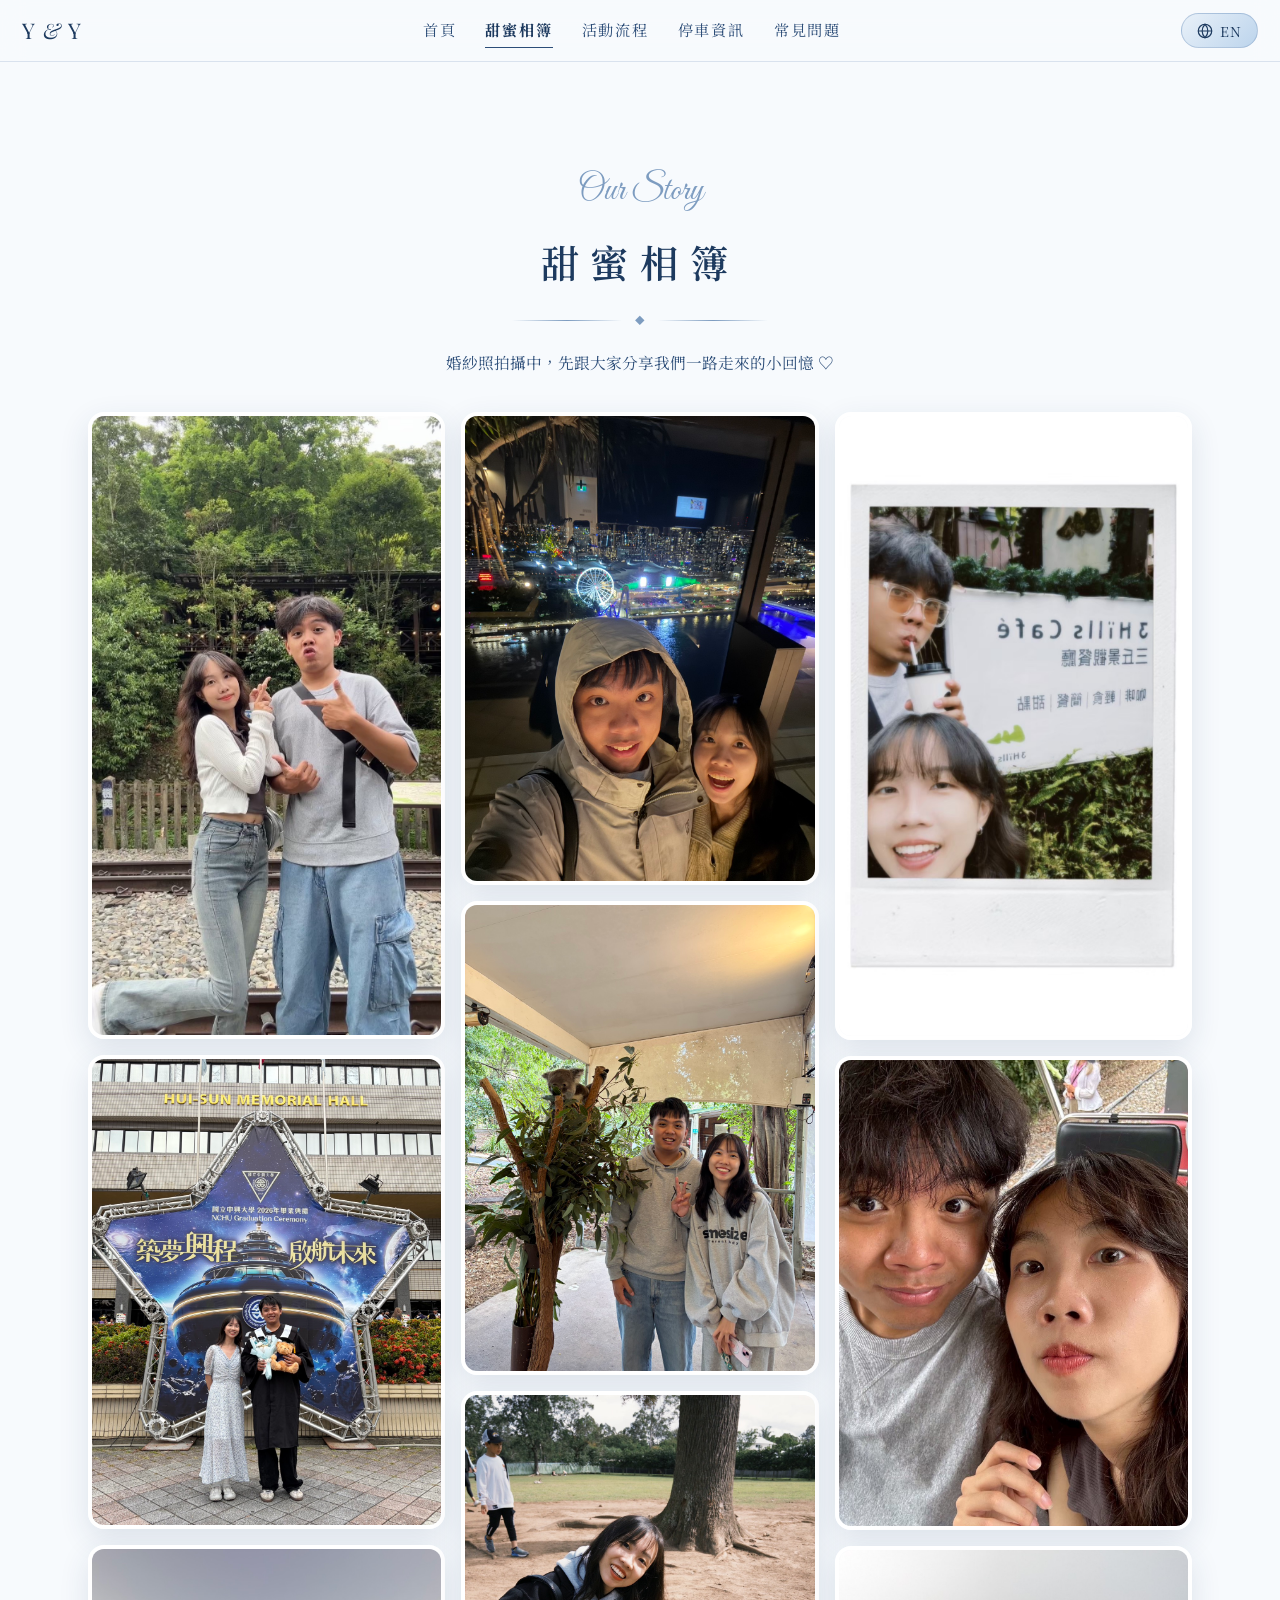
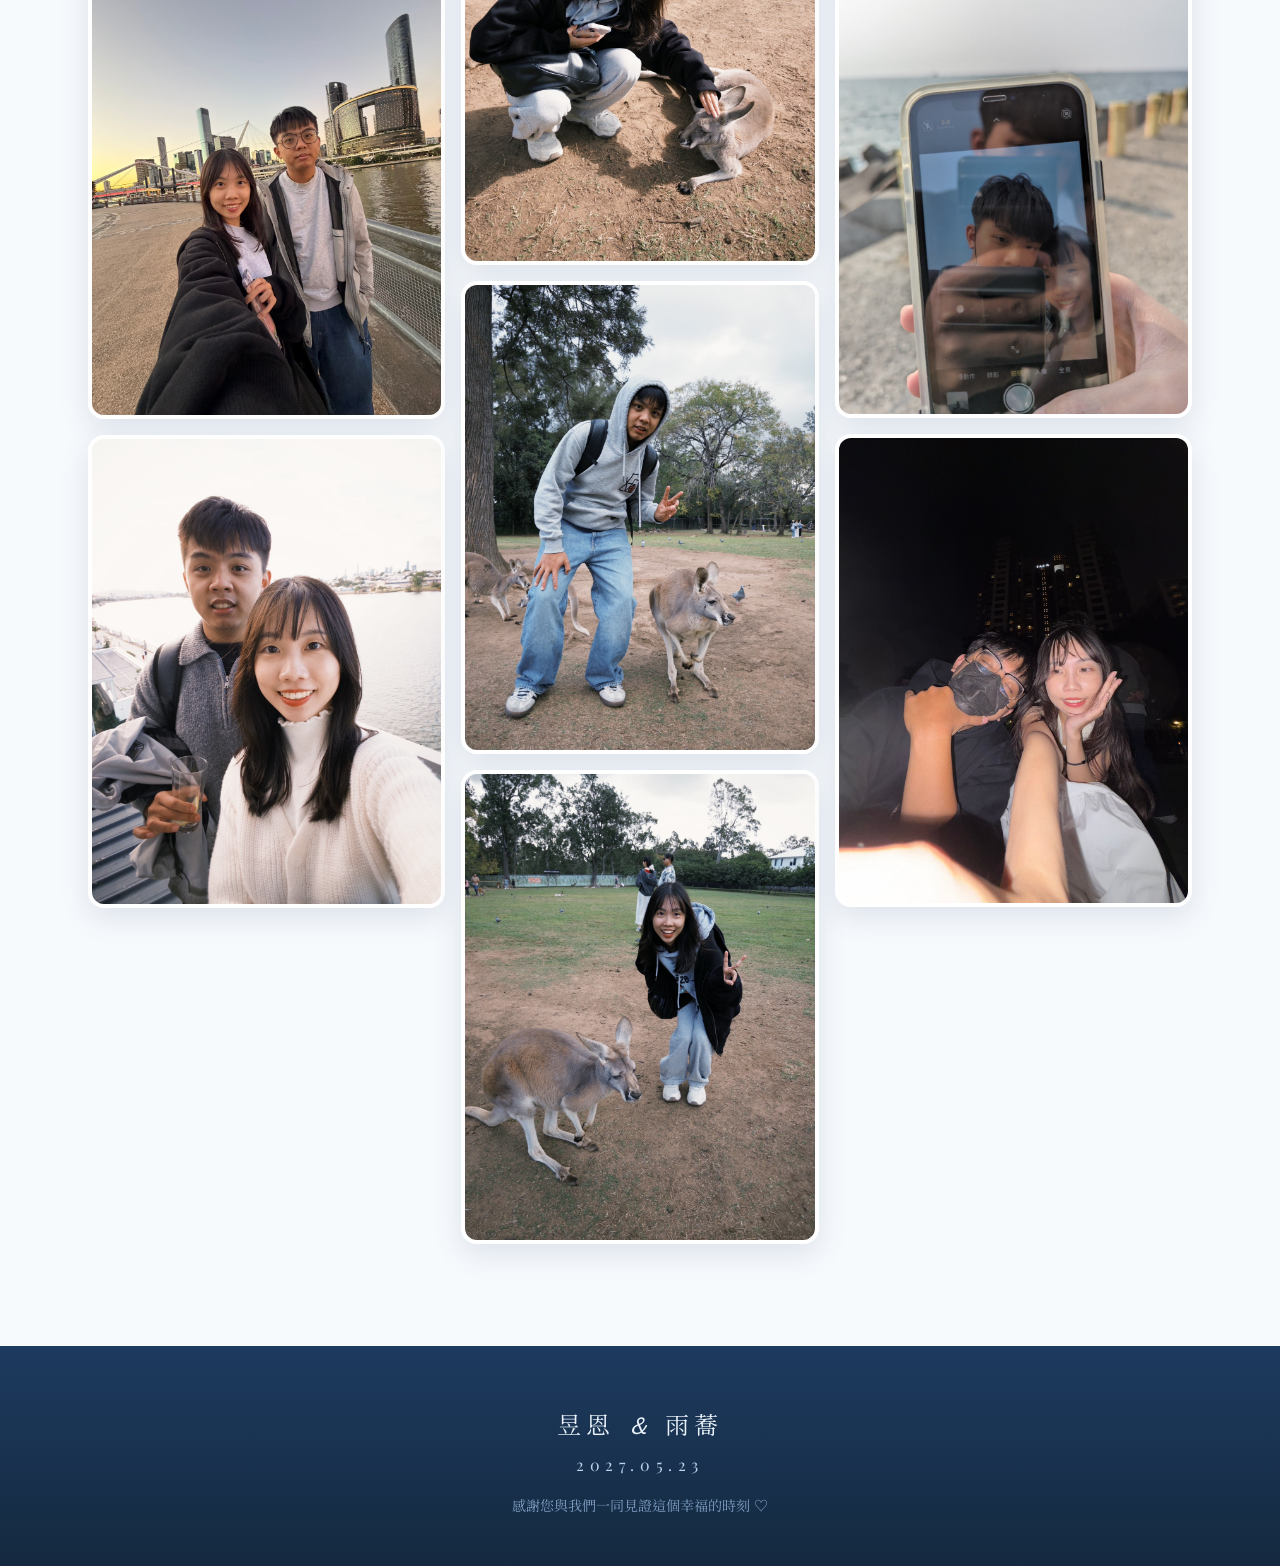
==== gallery.html @ 768aff80 "Restructure into multi-page site like the Minted reference Each menu item is now its own page (index" ====
<!DOCTYPE html>
<html lang="zh-Hant">
<head>
  <meta charset="UTF-8">
  <meta name="viewport" content="width=device-width, initial-scale=1.0">
  <title>甜蜜相簿 | 昱恩 ＆ 雨蕎</title>
  <link rel="preconnect" href="https://fonts.googleapis.com">
  <link rel="preconnect" href="https://fonts.gstatic.com" crossorigin>
  <link href="https://fonts.googleapis.com/css2?family=Playfair+Display:ital,wght@0,400;0,600;1,400&family=Great+Vibes&family=Noto+Serif+TC:wght@400;500;700&display=swap" rel="stylesheet">
  <link rel="stylesheet" href="style.css">
</head>
<body class="subpage">

  <!-- ══════════ 導覽列 ══════════ -->
  <header class="nav" id="top">
    <a class="nav-monogram" href="index.html">Y <span class="amp">&amp;</span> Y</a>

    <nav class="nav-links" id="navLinks">
      <a href="index.html" data-i18n="nav.home">首頁</a>
      <a href="gallery.html" data-i18n="nav.gallery">甜蜜相簿</a>
      <a href="events.html" data-i18n="nav.events">活動流程</a>
      <a href="parking.html" data-i18n="nav.parking">停車資訊</a>
      <a href="faq.html" data-i18n="nav.faq">常見問題</a>
    </nav>

    <div class="nav-right">
      <button class="lang-btn" id="langBtn" aria-label="切換語言 / Switch language">
        <svg viewBox="0 0 24 24" width="18" height="18" fill="none" stroke="currentColor" stroke-width="1.6">
          <circle cx="12" cy="12" r="9"/>
          <path d="M3 12h18M12 3c2.5 2.6 3.8 5.7 3.8 9S14.5 18.4 12 21c-2.5-2.6-3.8-5.7-3.8-9S9.5 5.6 12 3z"/>
        </svg>
        <span id="langLabel">EN</span>
      </button>
      <button class="menu-btn" id="menuBtn" aria-expanded="false">
        <span data-i18n="nav.menu">選單</span>
        <svg viewBox="0 0 24 24" width="18" height="18" fill="none" stroke="currentColor" stroke-width="1.8" stroke-linecap="round">
          <path d="M4 7h16M4 12h16M4 17h16"/>
        </svg>
      </button>
    </div>
  </header>

  <main class="page-main">
    <section class="section" id="gallery">
      <p class="section-script">Our Story</p>
      <h2 class="section-title" data-i18n="gallery.title">甜蜜相簿</h2>
      <div class="section-divider" aria-hidden="true"><span class="line"></span><span class="gem">◆</span><span class="line"></span></div>
      <p class="section-note" data-i18n="gallery.note">婚紗照拍攝中，先跟大家分享我們一路走來的小回憶 ♡</p>

      <div class="gallery-grid">
        <figure><img src="images/首頁.jpg" alt="合照" loading="lazy"></figure>
        <figure><img src="images/S__28868647.jpg" alt="合照" loading="lazy"></figure>
        <figure><img src="images/S__28868648.jpg" alt="合照" loading="lazy"></figure>
        <figure><img src="images/S__28868649.jpg" alt="合照" loading="lazy"></figure>
        <figure><img src="images/S__28868650.jpg" alt="合照" loading="lazy"></figure>
        <figure><img src="images/S__28868651.jpg" alt="合照" loading="lazy"></figure>
        <figure><img src="images/S__28868652.jpg" alt="合照" loading="lazy"></figure>
        <figure><img src="images/S__28868653.jpg" alt="合照" loading="lazy"></figure>
        <figure><img src="images/S__28868654.jpg" alt="合照" loading="lazy"></figure>
        <figure><img src="images/S__28868656.jpg" alt="合照" loading="lazy"></figure>
        <figure><img src="images/S__28868657.jpg" alt="合照" loading="lazy"></figure>
        <figure><img src="images/S__28868659.jpg" alt="合照" loading="lazy"></figure>
        <figure><img src="images/S__28868644.jpg" alt="合照" loading="lazy"></figure>
      </div>
    </section>
  </main>

  <!-- ══════════ 頁尾 ══════════ -->
  <footer class="footer">
    <p class="footer-names"><span data-i18n="hero.groom">昱恩</span> <span class="amp">＆</span> <span data-i18n="hero.bride">雨蕎</span></p>
    <p class="footer-date">2027.05.23</p>
    <p class="footer-note" data-i18n="footer.note">感謝您與我們一同見證這個幸福的時刻 ♡</p>
  </footer>

  <!-- 燈箱 -->
  <div class="lightbox" id="lightbox" hidden>
    <button class="lightbox-close" id="lightboxClose" aria-label="關閉">✕</button>
    <img id="lightboxImg" src="" alt="放大照片">
  </div>

  <script src="script.js"></script>
</body>
</html>
---- style.css ----
/* ═══════════════════════════════════════════════
   仙度瑞拉夢幻藍 — 婚禮網站
   寶寶藍 / 霧霾藍 / 銀白 / 深海藍
   ═══════════════════════════════════════════════ */

:root {
  --deep: #1d3a5f;        /* 深海藍 */
  --navy: #2c4d78;
  --dusty: #7d9cc0;       /* 霧霾藍 */
  --baby: #bcd4ec;        /* 寶寶藍 */
  --ice: #e9f1f9;
  --silver: #f7fafd;      /* 銀白 */
  --shine: #ffffff;
  --shadow: 0 10px 30px rgba(29, 58, 95, 0.12);
  --serif-en: "Playfair Display", serif;
  --serif-tc: "Noto Serif TC", serif;
  --script: "Great Vibes", cursive;
}

* { margin: 0; padding: 0; box-sizing: border-box; }

html { scroll-behavior: smooth; }

body {
  font-family: var(--serif-tc);
  color: var(--deep);
  background: var(--silver);
  line-height: 1.8;
}

.amp { font-family: var(--serif-en); font-style: italic; }

/* ── 導覽列 ─────────────────────────────── */
.nav {
  position: fixed;
  top: 0; left: 0; right: 0;
  z-index: 100;
  display: flex;
  align-items: center;
  justify-content: space-between;
  gap: 1rem;
  padding: 0.7rem 1.4rem;
  background: rgba(247, 250, 253, 0.88);
  backdrop-filter: blur(12px);
  border-bottom: 1px solid rgba(125, 156, 192, 0.25);
}

.nav-monogram {
  font-family: var(--serif-en);
  font-size: 1.35rem;
  letter-spacing: 0.08em;
  color: var(--deep);
  text-decoration: none;
  white-space: nowrap;
}

.nav-links {
  display: flex;
  gap: 1.8rem;
}

.nav-links a {
  color: var(--navy);
  text-decoration: none;
  font-size: 0.95rem;
  letter-spacing: 0.12em;
  padding: 0.2rem 0;
  border-bottom: 1.5px solid transparent;
  transition: color 0.25s, border-color 0.25s;
}

.nav-links a:hover {
  color: var(--deep);
  border-bottom-color: var(--dusty);
}

.nav-links a.active {
  color: var(--deep);
  font-weight: 700;
  border-bottom-color: var(--navy);
}

.nav-right { display: flex; align-items: center; gap: 0.6rem; }

.lang-btn, .menu-btn {
  display: inline-flex;
  align-items: center;
  gap: 0.35rem;
  font-family: var(--serif-tc);
  font-size: 0.85rem;
  letter-spacing: 0.08em;
  color: var(--deep);
  background: linear-gradient(135deg, var(--ice), var(--baby));
  border: 1px solid rgba(125, 156, 192, 0.45);
  border-radius: 999px;
  padding: 0.4rem 0.9rem;
  cursor: pointer;
  transition: box-shadow 0.25s, transform 0.25s;
}

.lang-btn:hover, .menu-btn:hover {
  box-shadow: 0 4px 14px rgba(125, 156, 192, 0.35);
  transform: translateY(-1px);
}

.menu-btn { display: none; }

/* ── 首頁 Hero ──────────────────────────── */
.hero {
  position: relative;
  min-height: 100svh;
  display: flex;
  align-items: flex-end;
  justify-content: center;
  overflow: hidden;
}

.hero-photo {
  position: absolute;
  inset: 0;
  background: url("images/首頁.jpg") center 30% / cover no-repeat;
}

.hero-veil {
  position: absolute;
  inset: 0;
  background:
    linear-gradient(to bottom,
      rgba(29, 58, 95, 0.35) 0%,
      rgba(29, 58, 95, 0.05) 30%,
      rgba(188, 212, 236, 0.15) 55%,
      rgba(233, 241, 249, 0.92) 82%,
      var(--silver) 100%);
}

.sparkles span {
  position: absolute;
  color: rgba(255, 255, 255, 0.9);
  text-shadow: 0 0 8px rgba(188, 212, 236, 0.9);
  animation: twinkle 3.2s ease-in-out infinite;
  font-size: 1rem;
}

.sparkles span:nth-child(1)  { top: 12%; left: 8%;  animation-delay: 0s;   font-size: 1.2rem; }
.sparkles span:nth-child(2)  { top: 22%; left: 88%; animation-delay: 0.5s; }
.sparkles span:nth-child(3)  { top: 8%;  left: 55%; animation-delay: 1s;   font-size: 0.8rem; }
.sparkles span:nth-child(4)  { top: 35%; left: 15%; animation-delay: 1.4s; }
.sparkles span:nth-child(5)  { top: 18%; left: 35%; animation-delay: 2s;   font-size: 1.3rem; }
.sparkles span:nth-child(6)  { top: 42%; left: 78%; animation-delay: 0.8s; }
.sparkles span:nth-child(7)  { top: 55%; left: 6%;  animation-delay: 1.7s; font-size: 0.8rem; }
.sparkles span:nth-child(8)  { top: 60%; left: 92%; animation-delay: 2.4s; }
.sparkles span:nth-child(9)  { top: 5%;  left: 75%; animation-delay: 2.8s; font-size: 1.1rem; }
.sparkles span:nth-child(10) { top: 48%; left: 45%; animation-delay: 1.2s; font-size: 0.75rem; }

@keyframes twinkle {
  0%, 100% { opacity: 0.15; transform: scale(0.8); }
  50%      { opacity: 1;    transform: scale(1.15); }
}

.hero-content {
  position: relative;
  z-index: 2;
  text-align: center;
  padding: 0 1.5rem 9vh;
  width: 100%;
}

.hero-script {
  font-family: var(--script);
  font-size: clamp(1.8rem, 4vw, 2.6rem);
  color: var(--navy);
  margin-bottom: 0.4rem;
}

.hero-names {
  font-family: var(--serif-tc);
  font-weight: 600;
  font-size: clamp(2.2rem, 6vw, 3.6rem);
  letter-spacing: 0.15em;
  color: var(--deep);
}

.hero-divider, .section-divider {
  display: flex;
  align-items: center;
  justify-content: center;
  gap: 0.8rem;
  margin: 1rem auto 1.2rem;
}

.hero-divider .line, .section-divider .line {
  width: clamp(50px, 10vw, 110px);
  height: 1px;
  background: linear-gradient(90deg, transparent, var(--dusty), transparent);
}

.hero-divider .gem, .section-divider .gem {
  color: var(--dusty);
  font-size: 0.6rem;
}

.hero-date {
  font-size: clamp(1rem, 2.4vw, 1.25rem);
  letter-spacing: 0.25em;
  color: var(--navy);
}

/* 倒數計時 */
.countdown {
  display: flex;
  justify-content: center;
  gap: clamp(0.6rem, 2.5vw, 1.4rem);
  margin: 1.6rem 0;
}

.cd-cell {
  min-width: clamp(62px, 9vw, 84px);
  padding: 0.7rem 0.4rem 0.55rem;
  background: rgba(255, 255, 255, 0.75);
  border: 1px solid rgba(125, 156, 192, 0.4);
  border-radius: 14px;
  box-shadow: var(--shadow);
  backdrop-filter: blur(6px);
}

.cd-num {
  display: block;
  font-family: var(--serif-en);
  font-size: clamp(1.5rem, 3.6vw, 2.1rem);
  line-height: 1.15;
  color: var(--deep);
}

.cd-label {
  font-size: 0.78rem;
  letter-spacing: 0.2em;
  color: var(--dusty);
}

.hero-cta {
  display: inline-block;
  margin-top: 0.4rem;
  padding: 0.7rem 2.2rem;
  color: var(--silver);
  background: linear-gradient(135deg, var(--navy), var(--deep));
  border-radius: 999px;
  text-decoration: none;
  letter-spacing: 0.2em;
  font-size: 0.95rem;
  box-shadow: 0 8px 22px rgba(29, 58, 95, 0.35);
  transition: transform 0.25s, box-shadow 0.25s;
}

.hero-cta:hover {
  transform: translateY(-2px);
  box-shadow: 0 12px 28px rgba(29, 58, 95, 0.45);
}

/* ── 子頁面 ─────────────────────────────── */
.page-main {
  padding-top: 3.6rem;             /* 固定導覽列高度 */
  min-height: calc(100svh - 14rem); /* 內容少時也把頁尾推到底 */
  display: flex;
  flex-direction: column;
}

.page-main .section { flex: 1; width: 100%; }

/* ── 區塊共用 ───────────────────────────── */
.section {
  padding: clamp(4rem, 8vw, 6.5rem) clamp(1.2rem, 5vw, 3rem);
  max-width: 1200px;
  margin: 0 auto;
  text-align: center;
}

.section-tinted {
  max-width: none;
  background: linear-gradient(180deg, var(--ice) 0%, var(--baby) 140%);
}

.section-tinted > * { max-width: 1200px; margin-left: auto; margin-right: auto; }

.section-script {
  font-family: var(--script);
  font-size: clamp(1.6rem, 3.5vw, 2.2rem);
  color: var(--dusty);
}

.section-title {
  font-size: clamp(1.7rem, 4vw, 2.4rem);
  font-weight: 600;
  letter-spacing: 0.3em;
  margin-top: 0.2rem;
}

.section-note {
  color: var(--navy);
  margin-bottom: 2.2rem;
  font-size: 0.98rem;
}

/* ── 相簿 ──────────────────────────────── */
.gallery-grid {
  columns: 3 260px;
  column-gap: 1rem;
  margin-top: 2rem;
}

.gallery-grid figure {
  break-inside: avoid;
  margin-bottom: 1rem;
  border-radius: 16px;
  overflow: hidden;
  border: 4px solid #fff;
  box-shadow: var(--shadow);
  cursor: zoom-in;
  transition: transform 0.3s, box-shadow 0.3s;
}

.gallery-grid figure:hover {
  transform: translateY(-4px) scale(1.01);
  box-shadow: 0 16px 36px rgba(29, 58, 95, 0.22);
}

.gallery-grid img {
  display: block;
  width: 100%;
  height: auto;
}

/* ── 活動流程 ───────────────────────────── */
.event-cards {
  display: grid;
  grid-template-columns: repeat(auto-fit, minmax(290px, 1fr));
  gap: 1.6rem;
  margin-top: 2.4rem;
  text-align: left;
}

.event-card {
  background: rgba(255, 255, 255, 0.82);
  border: 1px solid rgba(125, 156, 192, 0.35);
  border-radius: 20px;
  padding: 2.2rem 2rem 2rem;
  box-shadow: var(--shadow);
  display: flex;
  flex-direction: column;
}

.event-icon { font-size: 2rem; text-align: center; }

.event-card h3 {
  text-align: center;
  font-size: 1.4rem;
  letter-spacing: 0.35em;
  margin: 0.5rem 0 1.3rem;
  color: var(--deep);
}

.event-row {
  display: flex;
  gap: 1rem;
  padding: 0.55rem 0;
  border-bottom: 1px dashed rgba(125, 156, 192, 0.35);
}

.event-row dt {
  flex: 0 0 3em;
  color: var(--dusty);
  letter-spacing: 0.3em;
}

.event-row dd { color: var(--navy); }

.map-btn {
  align-self: center;
  display: inline-flex;
  align-items: center;
  gap: 0.45rem;
  margin-top: 1.6rem;
  padding: 0.6rem 1.8rem;
  color: var(--silver);
  background: linear-gradient(135deg, var(--dusty), var(--navy));
  border-radius: 999px;
  text-decoration: none;
  letter-spacing: 0.15em;
  font-size: 0.92rem;
  box-shadow: 0 6px 18px rgba(44, 77, 120, 0.35);
  transition: transform 0.25s, box-shadow 0.25s;
}

.map-btn:hover {
  transform: translateY(-2px);
  box-shadow: 0 10px 24px rgba(44, 77, 120, 0.45);
}

/* ── 停車資訊 ───────────────────────────── */
.parking-cards {
  display: grid;
  grid-template-columns: repeat(auto-fit, minmax(290px, 1fr));
  gap: 1.6rem;
  margin-top: 2.4rem;
  text-align: left;
}

.parking-card {
  background: linear-gradient(150deg, #fff 0%, var(--ice) 100%);
  border: 1px solid rgba(125, 156, 192, 0.35);
  border-radius: 20px;
  padding: 1.8rem 1.9rem;
  box-shadow: var(--shadow);
}

.parking-card h3 {
  font-size: 1.05rem;
  letter-spacing: 0.08em;
  margin-bottom: 0.7rem;
  color: var(--deep);
}

.parking-card p { color: var(--navy); font-size: 0.95rem; }

/* ── 常見問題 ───────────────────────────── */
.faq-list {
  max-width: 760px;
  margin: 2.2rem auto 0;
  text-align: left;
}

.faq-item {
  background: rgba(255, 255, 255, 0.85);
  border: 1px solid rgba(125, 156, 192, 0.35);
  border-radius: 14px;
  margin-bottom: 0.9rem;
  box-shadow: 0 4px 14px rgba(29, 58, 95, 0.08);
  overflow: hidden;
}

.faq-item summary {
  cursor: pointer;
  list-style: none;
  padding: 1rem 3rem 1rem 1.4rem;
  font-weight: 500;
  color: var(--deep);
  position: relative;
}

.faq-item summary::-webkit-details-marker { display: none; }

.faq-item summary::after {
  content: "＋";
  position: absolute;
  right: 1.2rem;
  top: 50%;
  transform: translateY(-50%);
  color: var(--dusty);
  transition: transform 0.25s;
}

.faq-item[open] summary::after { content: "－"; }

.faq-item p {
  padding: 0 1.4rem 1.2rem;
  color: var(--navy);
  font-size: 0.95rem;
}

/* ── 頁尾 ──────────────────────────────── */
.footer {
  text-align: center;
  padding: 3.5rem 1.5rem 3rem;
  background: linear-gradient(180deg, var(--deep), #14293f);
  color: var(--ice);
}

.footer-names {
  font-size: 1.5rem;
  letter-spacing: 0.2em;
}

.footer-date {
  font-family: var(--serif-en);
  letter-spacing: 0.35em;
  color: var(--baby);
  margin: 0.3rem 0 0.8rem;
}

.footer-note { font-size: 0.88rem; color: var(--dusty); }

/* ── 燈箱 ──────────────────────────────── */
.lightbox {
  position: fixed;
  inset: 0;
  z-index: 200;
  background: rgba(20, 41, 63, 0.92);
  display: flex;
  align-items: center;
  justify-content: center;
  padding: 4vh 4vw;
}

.lightbox[hidden] { display: none; }

.lightbox img {
  max-width: 100%;
  max-height: 100%;
  border-radius: 12px;
  box-shadow: 0 20px 60px rgba(0, 0, 0, 0.5);
}

.lightbox-close {
  position: absolute;
  top: 1.2rem;
  right: 1.5rem;
  font-size: 1.4rem;
  color: var(--ice);
  background: none;
  border: none;
  cursor: pointer;
}

/* ── 手機版 ─────────────────────────────── */
@media (max-width: 820px) {
  .menu-btn { display: inline-flex; }

  .nav-links {
    position: absolute;
    top: 100%;
    left: 0;
    right: 0;
    flex-direction: column;
    gap: 0;
    background: rgba(247, 250, 253, 0.97);
    backdrop-filter: blur(12px);
    border-bottom: 1px solid rgba(125, 156, 192, 0.3);
    max-height: 0;
    overflow: hidden;
    transition: max-height 0.35s ease;
  }

  .nav-links.open { max-height: 320px; }

  .nav-links a {
    padding: 0.9rem 1.6rem;
    border-bottom: 1px solid rgba(125, 156, 192, 0.18);
  }
}
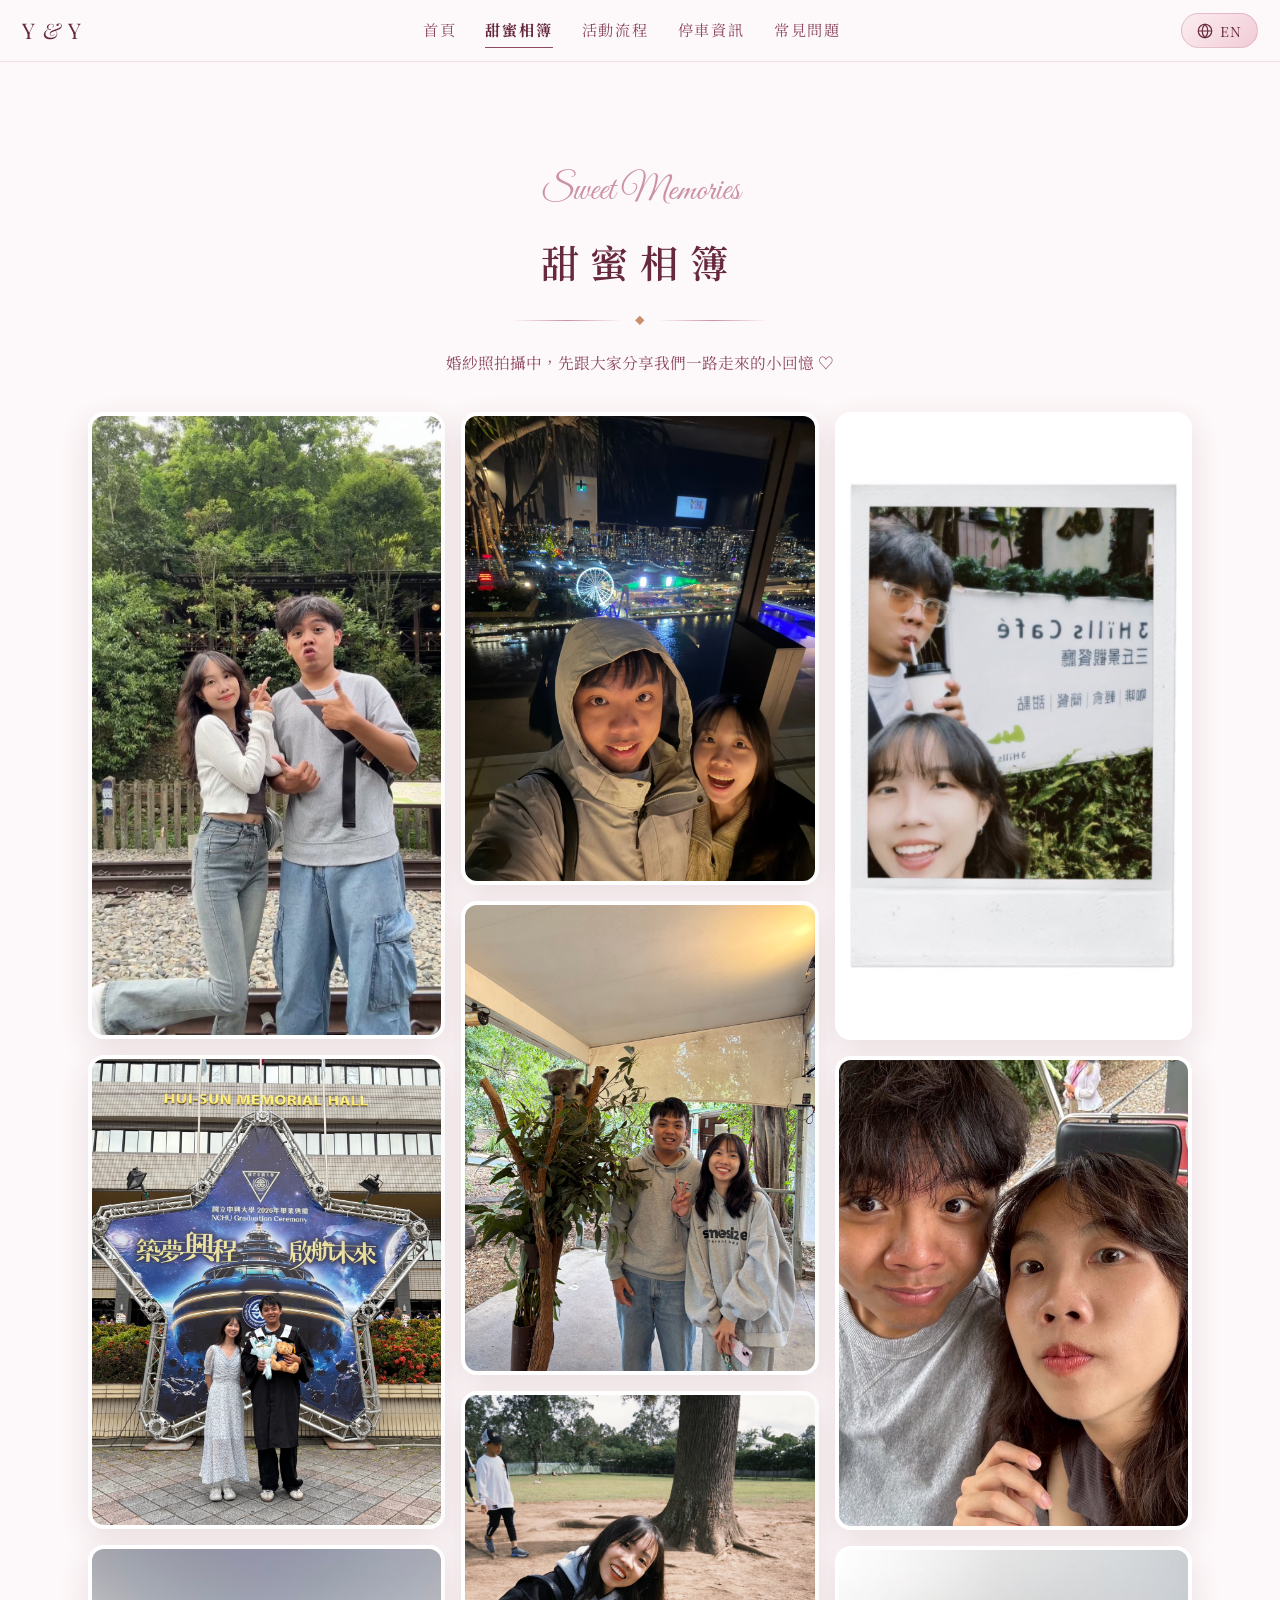
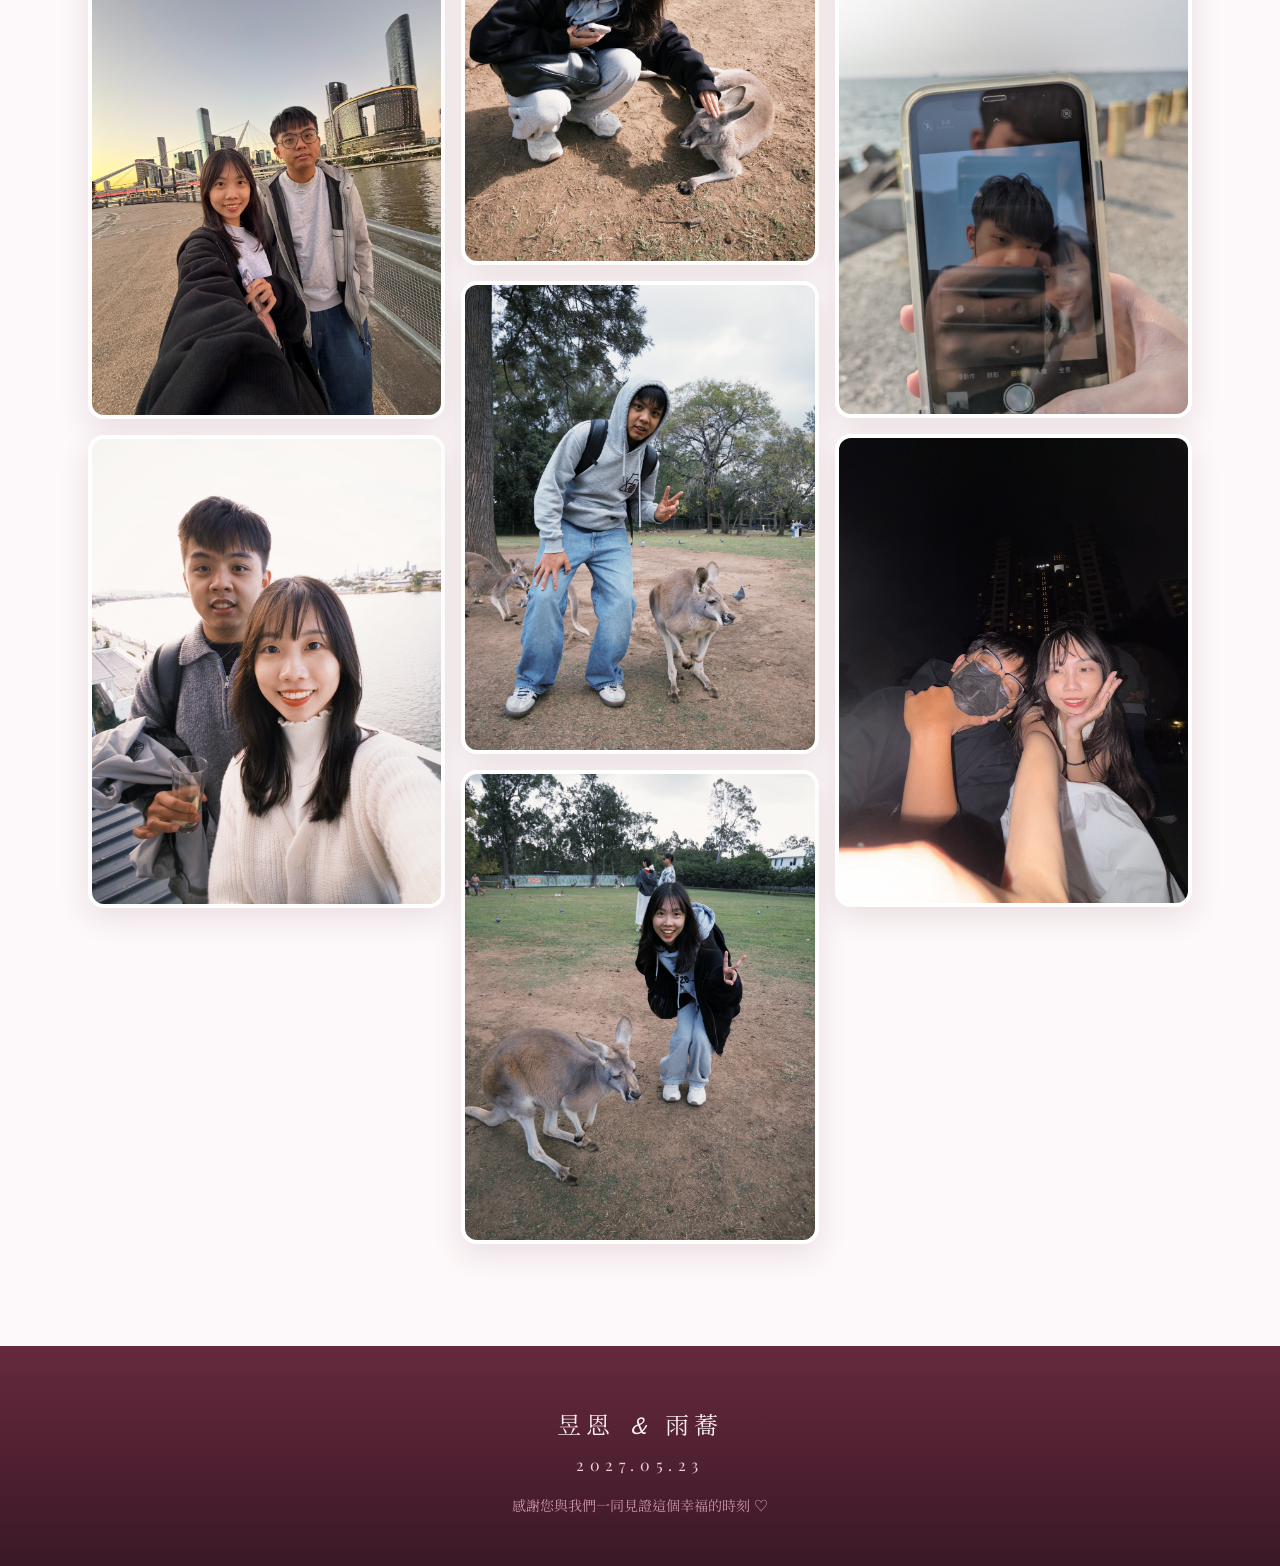
==== commit e3809da5: "Sleeping Beauty pink theme + Our Story and RSVP sections on home Palette swapped to honey pink / lig" ====
--- a/gallery.html
+++ b/gallery.html
@@ -42,7 +42,7 @@
 
   <main class="page-main">
     <section class="section" id="gallery">
-      <p class="section-script">Our Story</p>
+      <p class="section-script">Sweet Memories</p>
       <h2 class="section-title" data-i18n="gallery.title">甜蜜相簿</h2>
       <div class="section-divider" aria-hidden="true"><span class="line"></span><span class="gem">◆</span><span class="line"></span></div>
       <p class="section-note" data-i18n="gallery.note">婚紗照拍攝中，先跟大家分享我們一路走來的小回憶 ♡</p>
--- a/style.css
+++ b/style.css
@@ -1,17 +1,18 @@
 /* ═══════════════════════════════════════════════
-   仙度瑞拉夢幻藍 — 婚禮網站
-   寶寶藍 / 霧霾藍 / 銀白 / 深海藍
+   睡美人溫柔粉 — 婚禮網站
+   蜜糖粉 / 淡粉 / 銀霧白 / 粉 Topaz 金
    ═══════════════════════════════════════════════ */
 
 :root {
-  --deep: #1d3a5f;        /* 深海藍 */
-  --navy: #2c4d78;
-  --dusty: #7d9cc0;       /* 霧霾藍 */
-  --baby: #bcd4ec;        /* 寶寶藍 */
-  --ice: #e9f1f9;
-  --silver: #f7fafd;      /* 銀白 */
+  --deep: #66293d;        /* 深玫瑰 */
+  --navy: #8f4a62;        /* 玫瑰粉 */
+  --dusty: #cb92a4;       /* 蜜糖粉 */
+  --baby: #f2ccd6;        /* 淡粉 */
+  --ice: #fbedf1;
+  --silver: #fdf8f9;      /* 銀霧白 */
+  --gold: #c98f6f;        /* 粉 Topaz 金 */
   --shine: #ffffff;
-  --shadow: 0 10px 30px rgba(29, 58, 95, 0.12);
+  --shadow: 0 10px 30px rgba(102, 41, 61, 0.12);
   --serif-en: "Playfair Display", serif;
   --serif-tc: "Noto Serif TC", serif;
   --script: "Great Vibes", cursive;
@@ -40,9 +41,9 @@
   justify-content: space-between;
   gap: 1rem;
   padding: 0.7rem 1.4rem;
-  background: rgba(247, 250, 253, 0.88);
+  background: rgba(253, 248, 249, 0.88);
   backdrop-filter: blur(12px);
-  border-bottom: 1px solid rgba(125, 156, 192, 0.25);
+  border-bottom: 1px solid rgba(203, 146, 164, 0.25);
 }
 
 .nav-monogram {
@@ -91,7 +92,7 @@
   letter-spacing: 0.08em;
   color: var(--deep);
   background: linear-gradient(135deg, var(--ice), var(--baby));
-  border: 1px solid rgba(125, 156, 192, 0.45);
+  border: 1px solid rgba(203, 146, 164, 0.45);
   border-radius: 999px;
   padding: 0.4rem 0.9rem;
   cursor: pointer;
@@ -99,7 +100,7 @@
 }
 
 .lang-btn:hover, .menu-btn:hover {
-  box-shadow: 0 4px 14px rgba(125, 156, 192, 0.35);
+  box-shadow: 0 4px 14px rgba(203, 146, 164, 0.35);
   transform: translateY(-1px);
 }
 
@@ -126,17 +127,17 @@
   inset: 0;
   background:
     linear-gradient(to bottom,
-      rgba(29, 58, 95, 0.35) 0%,
-      rgba(29, 58, 95, 0.05) 30%,
-      rgba(188, 212, 236, 0.15) 55%,
-      rgba(233, 241, 249, 0.92) 82%,
+      rgba(102, 41, 61, 0.35) 0%,
+      rgba(102, 41, 61, 0.05) 30%,
+      rgba(244, 208, 218, 0.15) 55%,
+      rgba(251, 237, 241, 0.92) 82%,
       var(--silver) 100%);
 }
 
 .sparkles span {
   position: absolute;
   color: rgba(255, 255, 255, 0.9);
-  text-shadow: 0 0 8px rgba(188, 212, 236, 0.9);
+  text-shadow: 0 0 8px rgba(244, 208, 218, 0.9);
   animation: twinkle 3.2s ease-in-out infinite;
   font-size: 1rem;
 }
@@ -195,7 +196,7 @@
 }
 
 .hero-divider .gem, .section-divider .gem {
-  color: var(--dusty);
+  color: var(--gold);
   font-size: 0.6rem;
 }
 
@@ -217,7 +218,7 @@
   min-width: clamp(62px, 9vw, 84px);
   padding: 0.7rem 0.4rem 0.55rem;
   background: rgba(255, 255, 255, 0.75);
-  border: 1px solid rgba(125, 156, 192, 0.4);
+  border: 1px solid rgba(203, 146, 164, 0.4);
   border-radius: 14px;
   box-shadow: var(--shadow);
   backdrop-filter: blur(6px);
@@ -247,13 +248,13 @@
   text-decoration: none;
   letter-spacing: 0.2em;
   font-size: 0.95rem;
-  box-shadow: 0 8px 22px rgba(29, 58, 95, 0.35);
+  box-shadow: 0 8px 22px rgba(102, 41, 61, 0.35);
   transition: transform 0.25s, box-shadow 0.25s;
 }
 
 .hero-cta:hover {
   transform: translateY(-2px);
-  box-shadow: 0 12px 28px rgba(29, 58, 95, 0.45);
+  box-shadow: 0 12px 28px rgba(102, 41, 61, 0.45);
 }
 
 /* ── 子頁面 ─────────────────────────────── */
@@ -298,6 +299,63 @@
   color: var(--navy);
   margin-bottom: 2.2rem;
   font-size: 0.98rem;
+}
+
+/* ── 我們的故事 ──────────────────────────── */
+.story-body {
+  max-width: 720px;
+  margin: 2.2rem auto 0;
+  text-align: justify;
+}
+
+.story-body p {
+  color: var(--navy);
+  font-size: 1rem;
+  line-height: 2.1;
+  margin-bottom: 1.4em;
+}
+
+.story-body p:last-child {
+  text-align: center;
+  color: var(--deep);
+  font-weight: 500;
+  margin-bottom: 0;
+}
+
+/* ── RSVP 婚宴表單 ────────────────────────── */
+.rsvp-link {
+  display: inline-block;
+  margin-top: 2rem;
+  text-decoration: none;
+}
+
+.rsvp-figure {
+  margin: 0;
+  max-width: 400px;
+  border-radius: 20px;
+  overflow: hidden;
+  border: 5px solid #fff;
+  box-shadow: var(--shadow);
+  transition: transform 0.3s, box-shadow 0.3s;
+}
+
+.rsvp-link:hover .rsvp-figure {
+  transform: translateY(-5px) scale(1.015);
+  box-shadow: 0 18px 40px rgba(102, 41, 61, 0.28);
+}
+
+.rsvp-figure img {
+  display: block;
+  width: 100%;
+  height: auto;
+}
+
+.rsvp-figure figcaption {
+  padding: 0.85rem 1rem;
+  background: linear-gradient(135deg, var(--gold), #b87a5c);
+  color: var(--silver);
+  letter-spacing: 0.18em;
+  font-size: 0.95rem;
 }
 
 /* ── 相簿 ──────────────────────────────── */
@@ -320,7 +378,7 @@
 
 .gallery-grid figure:hover {
   transform: translateY(-4px) scale(1.01);
-  box-shadow: 0 16px 36px rgba(29, 58, 95, 0.22);
+  box-shadow: 0 16px 36px rgba(102, 41, 61, 0.22);
 }
 
 .gallery-grid img {
@@ -340,7 +398,7 @@
 
 .event-card {
   background: rgba(255, 255, 255, 0.82);
-  border: 1px solid rgba(125, 156, 192, 0.35);
+  border: 1px solid rgba(203, 146, 164, 0.35);
   border-radius: 20px;
   padding: 2.2rem 2rem 2rem;
   box-shadow: var(--shadow);
@@ -362,7 +420,7 @@
   display: flex;
   gap: 1rem;
   padding: 0.55rem 0;
-  border-bottom: 1px dashed rgba(125, 156, 192, 0.35);
+  border-bottom: 1px dashed rgba(203, 146, 164, 0.35);
 }
 
 .event-row dt {
@@ -386,13 +444,13 @@
   text-decoration: none;
   letter-spacing: 0.15em;
   font-size: 0.92rem;
-  box-shadow: 0 6px 18px rgba(44, 77, 120, 0.35);
+  box-shadow: 0 6px 18px rgba(143, 74, 98, 0.35);
   transition: transform 0.25s, box-shadow 0.25s;
 }
 
 .map-btn:hover {
   transform: translateY(-2px);
-  box-shadow: 0 10px 24px rgba(44, 77, 120, 0.45);
+  box-shadow: 0 10px 24px rgba(143, 74, 98, 0.45);
 }
 
 /* ── 停車資訊 ───────────────────────────── */
@@ -406,7 +464,7 @@
 
 .parking-card {
   background: linear-gradient(150deg, #fff 0%, var(--ice) 100%);
-  border: 1px solid rgba(125, 156, 192, 0.35);
+  border: 1px solid rgba(203, 146, 164, 0.35);
   border-radius: 20px;
   padding: 1.8rem 1.9rem;
   box-shadow: var(--shadow);
@@ -430,10 +488,10 @@
 
 .faq-item {
   background: rgba(255, 255, 255, 0.85);
-  border: 1px solid rgba(125, 156, 192, 0.35);
+  border: 1px solid rgba(203, 146, 164, 0.35);
   border-radius: 14px;
   margin-bottom: 0.9rem;
-  box-shadow: 0 4px 14px rgba(29, 58, 95, 0.08);
+  box-shadow: 0 4px 14px rgba(102, 41, 61, 0.08);
   overflow: hidden;
 }
 
@@ -470,7 +528,7 @@
 .footer {
   text-align: center;
   padding: 3.5rem 1.5rem 3rem;
-  background: linear-gradient(180deg, var(--deep), #14293f);
+  background: linear-gradient(180deg, var(--deep), #3a1826);
   color: var(--ice);
 }
 
@@ -493,7 +551,7 @@
   position: fixed;
   inset: 0;
   z-index: 200;
-  background: rgba(20, 41, 63, 0.92);
+  background: rgba(58, 24, 38, 0.92);
   display: flex;
   align-items: center;
   justify-content: center;
@@ -531,9 +589,9 @@
     right: 0;
     flex-direction: column;
     gap: 0;
-    background: rgba(247, 250, 253, 0.97);
+    background: rgba(253, 248, 249, 0.97);
     backdrop-filter: blur(12px);
-    border-bottom: 1px solid rgba(125, 156, 192, 0.3);
+    border-bottom: 1px solid rgba(203, 146, 164, 0.3);
     max-height: 0;
     overflow: hidden;
     transition: max-height 0.35s ease;
@@ -543,6 +601,6 @@
 
   .nav-links a {
     padding: 0.9rem 1.6rem;
-    border-bottom: 1px solid rgba(125, 156, 192, 0.18);
+    border-bottom: 1px solid rgba(203, 146, 164, 0.18);
   }
 }
